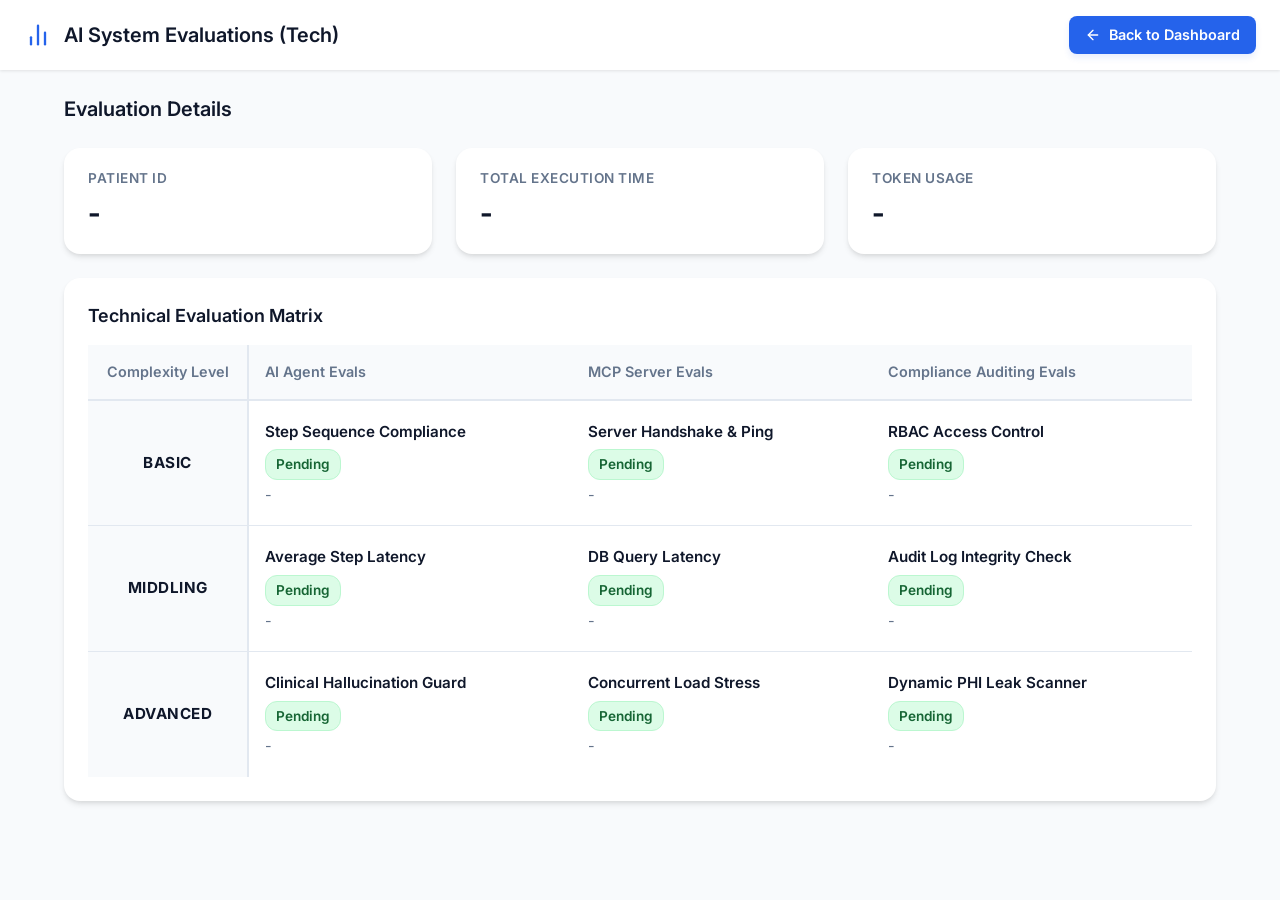
==== Healthcare_Discharge_System/web_dashboard/evaluations.html @ 2b195665 "Update project files and add evaluation features" ====
<!DOCTYPE html>
<html lang="en">

<head>
    <meta charset="UTF-8">
    <meta name="viewport" content="width=device-width, initial-scale=1.0">
    <title>AI System Evaluations (Tech)</title>
    <link href="https://fonts.googleapis.com/css2?family=Inter:wght@400;500;600;700&display=swap" rel="stylesheet">
    <link rel="stylesheet" href="style.css">
</head>

<body>
    <header class="app-header" style="display: flex; justify-content: space-between; align-items: center;">
        <div class="logo">
            <svg xmlns="http://www.w3.org/2000/svg" width="28" height="28" viewBox="0 0 24 24" fill="none"
                stroke="currentColor" stroke-width="2" stroke-linecap="round" stroke-linejoin="round">
                <line x1="18" y1="20" x2="18" y2="10"></line>
                <line x1="12" y1="20" x2="12" y2="4"></line>
                <line x1="6" y1="20" x2="6" y2="14"></line>
            </svg>
            <h1>AI System Evaluations (Tech)</h1>
        </div>
        <div>
            <a href="index.html" class="evals-btn" style="text-decoration: none; padding: 8px 16px; font-size: 0.9rem;">
                <svg xmlns="http://www.w3.org/2000/svg" width="16" height="16" viewBox="0 0 24 24" fill="none"
                    stroke="currentColor" stroke-width="2" stroke-linecap="round" stroke-linejoin="round">
                    <line x1="19" y1="12" x2="5" y2="12"></line>
                    <polyline points="12 19 5 12 12 5"></polyline>
                </svg>
                Back to Dashboard
            </a>
        </div>
    </header>

    <main class="eval-dashboard">
        <div class="eval-header-row">
            <div>
                <h2 style="margin: 0; font-size: 1.25rem; color: var(--text-main);">Evaluation Details</h2>
            </div>
            <div style="font-size: 0.9rem; color: var(--text-muted); font-weight: 500;" id="lastUpdated">
                <!-- Timestamp -->
            </div>
        </div>

        <!-- Stats Strip -->
        <div class="eval-stats-strip">
            <div class="eval-stat-card">
                <label>Patient ID</label>
                <span id="stat-patient-id">-</span>
            </div>
            <div class="eval-stat-card">
                <label>Total Execution Time</label>
                <span id="stat-exec-time">-</span>
            </div>
            <div class="eval-stat-card">
                <label>Token Usage</label>
                <span id="stat-tokens">-</span>
            </div>
        </div>

        <!-- 3x3 Evaluation Matrix -->
        <div class="eval-table-card">
            <h2>Technical Evaluation Matrix</h2>
            <table class="eval-table">
                <thead>
                    <tr>
                        <th style="width: 160px; border-right: 2px solid var(--border-color); text-align: center;">
                            Complexity Level</th>
                        <th>AI Agent Evals</th>
                        <th>MCP Server Evals</th>
                        <th>Compliance Auditing Evals</th>
                    </tr>
                </thead>
                <tbody>
                    <!-- Basic Row -->
                    <tr>
                        <td class="row-header">Basic</td>
                        <td>
                            <div class="eval-cell" id="agent-basic">
                                <div class="eval-cell-title" id="agent-basic-name">Step Sequence Compliance</div>
                                <span class="eval-cell-badge badge-pass" id="agent-basic-badge">Pending</span>
                                <div class="eval-cell-result" id="agent-basic-result">-</div>
                            </div>
                        </td>
                        <td>
                            <div class="eval-cell" id="mcp-basic">
                                <div class="eval-cell-title" id="mcp-basic-name">Server Handshake & Ping</div>
                                <span class="eval-cell-badge badge-pass" id="mcp-basic-badge">Pending</span>
                                <div class="eval-cell-result" id="mcp-basic-result">-</div>
                            </div>
                        </td>
                        <td>
                            <div class="eval-cell" id="compliance-basic">
                                <div class="eval-cell-title" id="compliance-basic-name">RBAC Access Control</div>
                                <span class="eval-cell-badge badge-pass" id="compliance-basic-badge">Pending</span>
                                <div class="eval-cell-result" id="compliance-basic-result">-</div>
                            </div>
                        </td>
                    </tr>

                    <!-- Middling Row -->
                    <tr>
                        <td class="row-header">Middling</td>
                        <td>
                            <div class="eval-cell" id="agent-middling">
                                <div class="eval-cell-title" id="agent-middling-name">Average Step Latency</div>
                                <span class="eval-cell-badge badge-pass" id="agent-middling-badge">Pending</span>
                                <div class="eval-cell-result" id="agent-middling-result">-</div>
                            </div>
                        </td>
                        <td>
                            <div class="eval-cell" id="mcp-middling">
                                <div class="eval-cell-title" id="mcp-middling-name">DB Query Latency</div>
                                <span class="eval-cell-badge badge-pass" id="mcp-middling-badge">Pending</span>
                                <div class="eval-cell-result" id="mcp-middling-result">-</div>
                            </div>
                        </td>
                        <td>
                            <div class="eval-cell" id="compliance-middling">
                                <div class="eval-cell-title" id="compliance-middling-name">Audit Log Integrity Check
                                </div>
                                <span class="eval-cell-badge badge-pass" id="compliance-middling-badge">Pending</span>
                                <div class="eval-cell-result" id="compliance-middling-result">-</div>
                            </div>
                        </td>
                    </tr>

                    <!-- Advanced Row -->
                    <tr>
                        <td class="row-header">Advanced</td>
                        <td>
                            <div class="eval-cell" id="agent-advanced">
                                <div class="eval-cell-title" id="agent-advanced-name">Clinical Hallucination Guard</div>
                                <span class="eval-cell-badge badge-pass" id="agent-advanced-badge">Pending</span>
                                <div class="eval-cell-result" id="agent-advanced-result">-</div>
                            </div>
                        </td>
                        <td>
                            <div class="eval-cell" id="mcp-advanced">
                                <div class="eval-cell-title" id="mcp-advanced-name">Concurrent Load Stress</div>
                                <span class="eval-cell-badge badge-pass" id="mcp-advanced-badge">Pending</span>
                                <div class="eval-cell-result" id="mcp-advanced-result">-</div>
                            </div>
                        </td>
                        <td>
                            <div class="eval-cell" id="compliance-advanced">
                                <div class="eval-cell-title" id="compliance-advanced-name">Dynamic PHI Leak Scanner
                                </div>
                                <span class="eval-cell-badge badge-pass" id="compliance-advanced-badge">Pending</span>
                                <div class="eval-cell-result" id="compliance-advanced-result">-</div>
                            </div>
                        </td>
                    </tr>
                </tbody>
            </table>
        </div>
    </main>

    <script src="evaluations.js"></script>
</body>

</html>
---- Healthcare_Discharge_System/web_dashboard/style.css ----
:root {
    --primary: #2563EB;
    --primary-hover: #1D4ED8;
    --success: #22C55E;
    --success-light: #DCFCE7;
    --warning: #F59E0B;
    --bg-color: #F8FAFC;
    --card-bg: #FFFFFF;
    --text-main: #0F172A;
    --text-muted: #64748B;
    --border-color: #E2E8F0;
    --radius: 16px;
    --radius-sm: 8px;
    --shadow: 0 4px 6px -1px rgba(0, 0, 0, 0.1), 0 2px 4px -1px rgba(0, 0, 0, 0.06);
    --shadow-hover: 0 10px 15px -3px rgba(0, 0, 0, 0.1), 0 4px 6px -2px rgba(0, 0, 0, 0.05);
}

* {
    box-sizing: border-box;
    margin: 0;
    padding: 0;
}

body {
    font-family: 'Inter', -apple-system, BlinkMacSystemFont, "Segoe UI", Roboto, sans-serif;
    background-color: var(--bg-color);
    color: var(--text-main);
    line-height: 1.5;
    height: 100vh;
    display: flex;
    flex-direction: column;
}

.mt-4 {
    margin-top: 1rem;
}

/* Header */
.app-header {
    background-color: var(--card-bg);
    padding: 16px 24px;
    box-shadow: 0 1px 3px 0 rgba(0, 0, 0, 0.1);
    z-index: 10;
}

.logo {
    display: flex;
    align-items: center;
    gap: 12px;
    color: var(--primary);
}

.logo h1 {
    font-size: 1.25rem;
    font-weight: 600;
    color: var(--text-main);
}

/* Layout */
.dashboard-grid {
    display: grid;
    grid-template-columns: 300px 2.5fr 320px;
    gap: 24px;
    padding: 24px;
    flex: 1;
    overflow: hidden;
}

.panel {
    display: flex;
    flex-direction: column;
    gap: 24px;
    overflow-y: auto;
}

.card {
    background-color: var(--card-bg);
    border-radius: var(--radius);
    padding: 24px;
    box-shadow: var(--shadow);
    transition: box-shadow 0.2s ease, transform 0.2s ease;
    flex-shrink: 0;
}

.card:hover {
    box-shadow: var(--shadow-hover);
}

h2 {
    font-size: 1.125rem;
    font-weight: 600;
    margin-bottom: 16px;
    color: var(--text-main);
}

/* Patient Search */
.search-box {
    display: flex;
    gap: 8px;
    margin-bottom: 16px;
}

.search-box input {
    flex: 1;
    padding: 10px 14px;
    border: 1px solid var(--border-color);
    border-radius: var(--radius-sm);
    font-size: 0.875rem;
    outline: none;
    transition: border-color 0.2s ease;
}

.search-box input:focus {
    border-color: var(--primary);
}

.search-box button {
    background-color: var(--primary);
    color: white;
    border: none;
    padding: 10px;
    border-radius: var(--radius-sm);
    cursor: pointer;
    display: flex;
    align-items: center;
    justify-content: center;
    transition: background-color 0.2s ease;
}

.search-box button:hover {
    background-color: var(--primary-hover);
}

.patient-list {
    display: flex;
    flex-direction: column;
    gap: 8px;
    max-height: 510px;
    overflow-y: auto;
    padding-right: 4px;
    /* for scrollbar */
}

/* Custom Scrollbar for patient list */
.patient-list::-webkit-scrollbar {
    width: 6px;
}

.patient-list::-webkit-scrollbar-track {
    background: transparent;
}

.patient-list::-webkit-scrollbar-thumb {
    background: #CBD5E1;
    border-radius: 4px;
}

.patient-list::-webkit-scrollbar-thumb:hover {
    background: #94A3B8;
}

.patient-row {
    padding: 12px;
    border: 1px solid var(--border-color);
    border-radius: var(--radius-sm);
    cursor: pointer;
    transition: all 0.2s ease;
}

.patient-row:hover {
    background-color: #F1F5F9;
}

.patient-row.selected {
    background-color: var(--primary);
    color: white;
    border-color: var(--primary);
}

.patient-row.selected .text-muted {
    color: #E0E7FF;
}

.patient-id {
    font-size: 0.75rem;
    font-weight: 600;
    color: var(--primary);
    margin-bottom: 4px;
}

.patient-row.selected .patient-id {
    color: white;
}

.patient-name {
    font-weight: 600;
    font-size: 0.95rem;
}

.patient-details {
    font-size: 0.8rem;
    color: var(--text-muted);
    display: flex;
    gap: 12px;
    margin-top: 4px;
}

/* Notes Content */
.notes-content {
    background-color: #F8FAFC;
    border-radius: var(--radius-sm);
    padding: 16px;
    margin-bottom: 24px;
    min-height: 200px;
}

.notes-content.empty-state {
    display: flex;
    align-items: center;
    justify-content: center;
    color: var(--text-muted);
    font-style: italic;
}

.note-section {
    margin-bottom: 16px;
}

.note-section:last-child {
    margin-bottom: 0;
}

.note-section h3 {
    font-size: 0.85rem;
    color: var(--text-muted);
    text-transform: uppercase;
    letter-spacing: 0.5px;
    margin-bottom: 4px;
}

.note-section p {
    font-size: 0.95rem;
}

/* Buttons */
.primary-btn {
    width: 100%;
    background-color: var(--primary);
    color: white;
    border: none;
    padding: 14px;
    border-radius: var(--radius-sm);
    font-weight: 600;
    font-size: 1rem;
    cursor: pointer;
    transition: all 0.2s ease;
}

.primary-btn:hover:not(:disabled) {
    background-color: var(--primary-hover);
    transform: translateY(-1px);
    box-shadow: 0 4px 6px rgba(37, 99, 235, 0.2);
}

.primary-btn:disabled {
    background-color: #94A3B8;
    cursor: not-allowed;
    opacity: 0.7;
}

.secondary-btn {
    width: 100%;
    background-color: white;
    color: var(--text-main);
    border: 1px solid var(--border-color);
    padding: 12px;
    border-radius: var(--radius-sm);
    font-weight: 600;
    font-size: 0.95rem;
    cursor: pointer;
    display: flex;
    align-items: center;
    justify-content: center;
    gap: 8px;
    transition: all 0.2s ease;
}

.secondary-btn:hover {
    background-color: #F1F5F9;
}

/* Progress bar */
.progress-container {
    position: sticky;
    top: 0;
    background: white;
    padding-bottom: 15px;
    z-index: 5;
}

.progress-bar-bg {
    height: 12px;
    background-color: #E2E8F0;
    border-radius: 6px;
    overflow: hidden;
    margin-bottom: 8px;
}

.progress-bar-fill {
    height: 100%;
    width: 0%;
    background-color: var(--primary);
    border-radius: 6px;
    transition: width 0.5s cubic-bezier(0.4, 0, 0.2, 1);
}

#progressText {
    font-size: 0.875rem;
    font-weight: 600;
    color: var(--primary);
    float: right;
}

/* Steps List */
.steps-list {
    display: flex;
    flex-direction: column;
    gap: 12px;
}

.step-item {
    display: flex;
    align-items: flex-start;
    gap: 15px;
    padding: 16px;
    border-radius: 10px;
    background: #fff;
    border-left: 5px solid #2563EB;
    margin-bottom: 12px;
}

.step-item.active {
    opacity: 1;
    background-color: white;
    border: 1px solid var(--border-color);
    box-shadow: 0 1px 2px rgba(0, 0, 0, 0.05);
}

.step-item.completed {
    border-left: 5px solid #22C55E;
    background: #F0FDF4;
}

.step-item.failed {
    border-left: 5px solid #EF4444;
    background: #FEF2F2;
}

.step-icon {
    width: 24px;
    height: 24px;
    display: flex;
    align-items: center;
    justify-content: center;
}

.step-icon svg {
    width: 18px;
    height: 18px;
}

.step-icon.pending svg {
    color: var(--text-muted);
}

.step-icon.active .spinner {
    animation: spin 1s linear infinite;
    color: var(--primary);
}

.step-icon.completed svg {
    color: var(--success);
}

.step-name {
    flex: 1;
    font-size: 0.9rem;
    font-weight: 500;
}

.step-time {
    font-size: 0.75rem;
    color: var(--text-muted);
}

@keyframes spin {
    from {
        transform: rotate(0deg);
    }

    to {
        transform: rotate(360deg);
    }
}

/* Status Module list */
.module-status-list {
    list-style: none;
    display: flex;
    flex-direction: column;
    gap: 16px;
}

.module-item {
    display: flex;
    align-items: center;
    gap: 12px;
    font-size: 1rem;
    font-weight: 500;
    color: var(--text-muted);
    transition: all 0.3s ease;
}

.module-item.completed {
    color: var(--text-main);
}

.status-indicator {
    width: 20px;
    height: 20px;
    border-radius: 50%;
    border: 2px solid var(--border-color);
    display: flex;
    align-items: center;
    justify-content: center;
    transition: all 0.3s ease;
}

.module-item.completed .status-indicator {
    background-color: var(--success);
    border-color: var(--success);
}

.module-item.completed .status-indicator::after {
    content: '';
    width: 5px;
    height: 10px;
    border: solid white;
    border-width: 0 2px 2px 0;
    transform: rotate(45deg);
    margin-bottom: 2px;
}

/* Success Card */
.success-card {
    background-color: var(--success-light);
    border: 1px solid #BBF7D0;
    text-align: center;
    padding: 32px 24px;
}

.success-icon-large {
    width: 64px;
    height: 64px;
    background-color: var(--success);
    border-radius: 50%;
    display: flex;
    align-items: center;
    justify-content: center;
    margin: 0 auto 16px;
    box-shadow: 0 4px 10px rgba(34, 197, 94, 0.3);
}

.success-card h2 {
    color: #166534;
    margin-bottom: 8px;
}

.success-card p {
    color: #15803D;
}

/* Invoice Details */
.invoice-details {
    background-color: #F8FAFC;
    padding: 16px;
    border-radius: var(--radius-sm);
}

.invoice-row {
    display: flex;
    justify-content: space-between;
    margin-bottom: 8px;
    font-size: 0.9rem;
}

.invoice-row.total {
    margin-top: 12px;
    padding-top: 12px;
    border-top: 1px dashed var(--border-color);
    font-weight: 600;
    font-size: 1.1rem;
}

/* Modal */
.modal {
    position: fixed;
    inset: 0;
    background-color: rgba(0, 0, 0, 0.5);
    z-index: 50;
    display: flex;
    align-items: center;
    justify-content: center;
    backdrop-filter: blur(4px);
}

.modal-content {
    background-color: white;
    border-radius: var(--radius);
    width: 100%;
    max-width: 900px;
    /* Increased for A4 invoice */
    max-height: 90vh;
    overflow-y: auto;
    box-shadow: 0 20px 25px -5px rgba(0, 0, 0, 0.1), 0 10px 10px -5px rgba(0, 0, 0, 0.04);
}

.modal-header {
    display: flex;
    justify-content: space-between;
    align-items: center;
    padding: 20px 24px;
    border-bottom: 1px solid var(--border-color);
}

.modal-header h2 {
    margin: 0;
}

.close-btn {
    background: none;
    border: none;
    font-size: 1.5rem;
    cursor: pointer;
    color: var(--text-muted);
}

.invoice-preview {
    padding: 24px;
}

.invoice-preview-header {
    display: flex;
    justify-content: space-between;
    align-items: flex-start;
    border-bottom: 2px solid var(--border-color);
    padding-bottom: 24px;
    margin-bottom: 24px;
}

.invoice-preview-header img {
    height: 40px;
    margin-bottom: 12px;
}

.center-panel {
    overflow-y: auto;
    overflow-x: hidden;
}

#processingCard {
    position: sticky;
    top: 0;
}

#stepsList {
    height: 420px;
    overflow-y: auto;
}

.invoice-meta {
    text-align: right;
    color: var(--text-muted);
    font-size: 0.85rem;
}

.invoice-table {
    width: 100%;
    border-collapse: collapse;
    margin-bottom: 24px;
}

.invoice-table th,
.invoice-table td {
    padding: 12px;
    text-align: left;
    border-bottom: 1px solid var(--border-color);
}

.invoice-table th {
    font-weight: 600;
    color: var(--text-muted);
}

.invoice-table td.amount {
    text-align: right;
}

.invoice-table th.amount {
    text-align: right;
}

.modal-actions {
    padding: 20px 24px;
    border-top: 1px solid var(--border-color);
    display: flex;
    justify-content: flex-end;
}

.modal-actions button {
    width: auto;
    padding: 10px 24px;
}

.hover-lift {
    transition: transform 0.2s ease, box-shadow 0.2s ease, border-color 0.2s ease;
}

.hover-lift:hover {
    transform: translateY(-2px);
    box-shadow: var(--shadow-hover);
}

@keyframes server-pulse {
    0% {
        border-color: var(--border-color);
        box-shadow: 0 0 0px transparent;
        transform: scale(1);
    }

    50% {
        border-color: var(--primary);
        box-shadow: 0 0 15px rgba(37, 99, 235, 0.4);
        transform: scale(1.02);
    }

    100% {
        border-color: var(--border-color);
        box-shadow: 0 0 0px transparent;
        transform: scale(1);
    }
}

.server-active {
    animation: server-pulse 1.2s infinite ease-in-out;
    border-color: var(--primary) !important;
}

.server-active .server-indicator {
    background-color: var(--warning) !important;
    box-shadow: 0 0 8px var(--warning);
}

/* Utilities */
.hidden {
    display: none !important;
}

/* Animations */
.fade-in {
    animation: fadeIn 0.4s ease forwards;
}

.slide-up {
    animation: slideUp 0.5s cubic-bezier(0.16, 1, 0.3, 1) forwards;
}

@keyframes fadeIn {
    from {
        opacity: 0;
    }

    to {
        opacity: 1;
    }
}

@keyframes slideUp {
    from {
        opacity: 0;
        transform: translateY(20px);
    }

    to {
        opacity: 1;
        transform: translateY(0);
    }
}

/* Footer & Go to Evals Button */
.app-footer {
    background-color: var(--card-bg);
    padding: 16px 24px;
    box-shadow: 0 -1px 3px 0 rgba(0, 0, 0, 0.1);
    display: flex;
    justify-content: center;
    align-items: center;
    z-index: 10;
    flex-shrink: 0;
}

.evals-btn {
    background-color: var(--primary);
    color: white;
    border: none;
    padding: 12px 24px;
    border-radius: var(--radius-sm);
    font-weight: 600;
    font-size: 0.95rem;
    cursor: pointer;
    transition: all 0.2s ease;
    display: inline-flex;
    align-items: center;
    gap: 8px;
    box-shadow: 0 4px 6px rgba(37, 99, 235, 0.1);
}

.evals-btn:hover {
    background-color: var(--primary-hover);
    transform: translateY(-1px);
    box-shadow: 0 6px 12px rgba(37, 99, 235, 0.2);
}

/* Evaluations Page Styling */
.eval-dashboard {
    flex: 1;
    overflow-y: auto;
    padding: 24px;
    display: flex;
    flex-direction: column;
    gap: 24px;
    max-width: 1200px;
    margin: 0 auto;
    width: 100%;
}

.eval-header-row {
    display: flex;
    justify-content: space-between;
    align-items: center;
}

.eval-stats-strip {
    display: grid;
    grid-template-columns: repeat(3, 1fr);
    gap: 24px;
    width: 100%;
}

.eval-stat-card {
    background: white;
    border-radius: var(--radius);
    padding: 20px 24px;
    box-shadow: var(--shadow);
    display: flex;
    flex-direction: column;
    gap: 4px;
}

.eval-stat-card label {
    font-size: 0.85rem;
    color: var(--text-muted);
    font-weight: 600;
    text-transform: uppercase;
    letter-spacing: 0.5px;
}

.eval-stat-card span {
    font-size: 1.75rem;
    font-weight: 700;
    color: var(--text-main);
}

.eval-table-card {
    background: white;
    border-radius: var(--radius);
    padding: 24px;
    box-shadow: var(--shadow);
}

.eval-table {
    width: 100%;
    border-collapse: collapse;
    margin-top: 16px;
}

.eval-table th {
    background: #F8FAFC;
    color: var(--text-muted);
    font-weight: 600;
    font-size: 0.9rem;
    padding: 16px;
    text-align: left;
    border-bottom: 2px solid var(--border-color);
}

.eval-table td {
    padding: 20px 16px;
    border-bottom: 1px solid var(--border-color);
    font-size: 0.95rem;
    vertical-align: top;
}

.eval-table tr:last-child td {
    border-bottom: none;
}

.row-header {
    font-weight: 700;
    color: var(--text-main);
    background: #F8FAFC;
    width: 160px;
    text-transform: uppercase;
    font-size: 0.85rem;
    letter-spacing: 0.5px;
    vertical-align: middle !important;
    text-align: center;
    border-right: 2px solid var(--border-color);
}

.eval-cell {
    transition: all 0.3s ease;
    border-radius: var(--radius-sm);
}

.eval-cell-title {
    font-weight: 600;
    color: var(--text-main);
    margin-bottom: 6px;
}

.eval-cell-badge {
    display: inline-flex;
    align-items: center;
    gap: 6px;
    padding: 4px 10px;
    border-radius: 12px;
    font-size: 0.85rem;
    font-weight: 600;
}

.badge-pass {
    background-color: #DCFCE7;
    color: #166534;
    border: 1px solid #BBF7D0;
}

.badge-warning {
    background-color: #FEF3C7;
    color: #92400E;
    border: 1px solid #FDE68A;
}

.badge-failed {
    background-color: #FEE2E2;
    color: #991B1B;
    border: 1px solid #FCA5A5;
}

.eval-cell-result {
    font-size: 0.9rem;
    color: var(--text-muted);
    margin-top: 4px;
}

.eval-select-container {
    display: flex;
    align-items: center;
    gap: 12px;
}

.eval-select {
    padding: 10px 16px;
    border-radius: var(--radius-sm);
    border: 1px solid var(--border-color);
    background: white;
    font-family: inherit;
    font-size: 0.95rem;
    color: var(--text-main);
    cursor: pointer;
    font-weight: 500;
    outline: none;
    transition: border-color 0.2s;
}

.eval-select:focus {
    border-color: var(--primary);
}
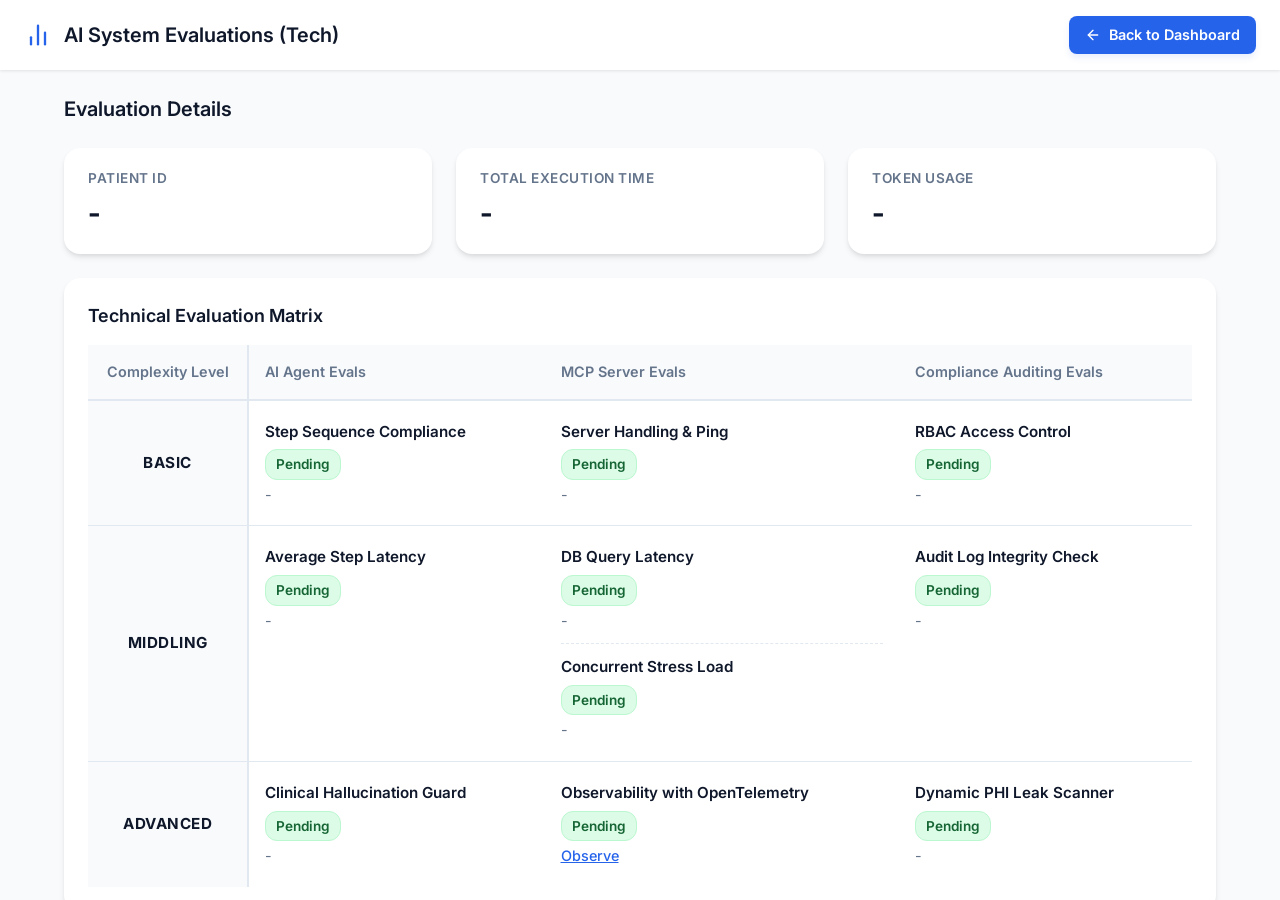
==== commit 71099c37: "Add OpenTelemetry live observability and update evaluations dashboard" ====
--- a/Healthcare_Discharge_System/web_dashboard/evaluations.html
+++ b/Healthcare_Discharge_System/web_dashboard/evaluations.html
@@ -84,7 +84,7 @@
                         </td>
                         <td>
                             <div class="eval-cell" id="mcp-basic">
-                                <div class="eval-cell-title" id="mcp-basic-name">Server Handshake & Ping</div>
+                                <div class="eval-cell-title" id="mcp-basic-name">Server Handling & Ping</div>
                                 <span class="eval-cell-badge badge-pass" id="mcp-basic-badge">Pending</span>
                                 <div class="eval-cell-result" id="mcp-basic-result">-</div>
                             </div>
@@ -113,6 +113,12 @@
                                 <div class="eval-cell-title" id="mcp-middling-name">DB Query Latency</div>
                                 <span class="eval-cell-badge badge-pass" id="mcp-middling-badge">Pending</span>
                                 <div class="eval-cell-result" id="mcp-middling-result">-</div>
+
+                                <div style="margin-top: 12px; border-top: 1px dashed var(--border-color); padding-top: 12px;" id="mcp-stress-container">
+                                    <div class="eval-cell-title" id="mcp-stress-name">Concurrent Stress Load</div>
+                                    <span class="eval-cell-badge badge-pass" id="mcp-stress-badge">Pending</span>
+                                    <div class="eval-cell-result" id="mcp-stress-result">-</div>
+                                </div>
                             </div>
                         </td>
                         <td>
@@ -137,9 +143,11 @@
                         </td>
                         <td>
                             <div class="eval-cell" id="mcp-advanced">
-                                <div class="eval-cell-title" id="mcp-advanced-name">Concurrent Load Stress</div>
+                                <div class="eval-cell-title" id="mcp-advanced-name">Observability with OpenTelemetry</div>
                                 <span class="eval-cell-badge badge-pass" id="mcp-advanced-badge">Pending</span>
-                                <div class="eval-cell-result" id="mcp-advanced-result">-</div>
+                                <div class="eval-cell-result" id="mcp-advanced-result">
+                                    <a href="#" id="observe-link" target="_blank" style="color: var(--primary); text-decoration: underline; font-weight: 500;">Observe</a>
+                                </div>
                             </div>
                         </td>
                         <td>
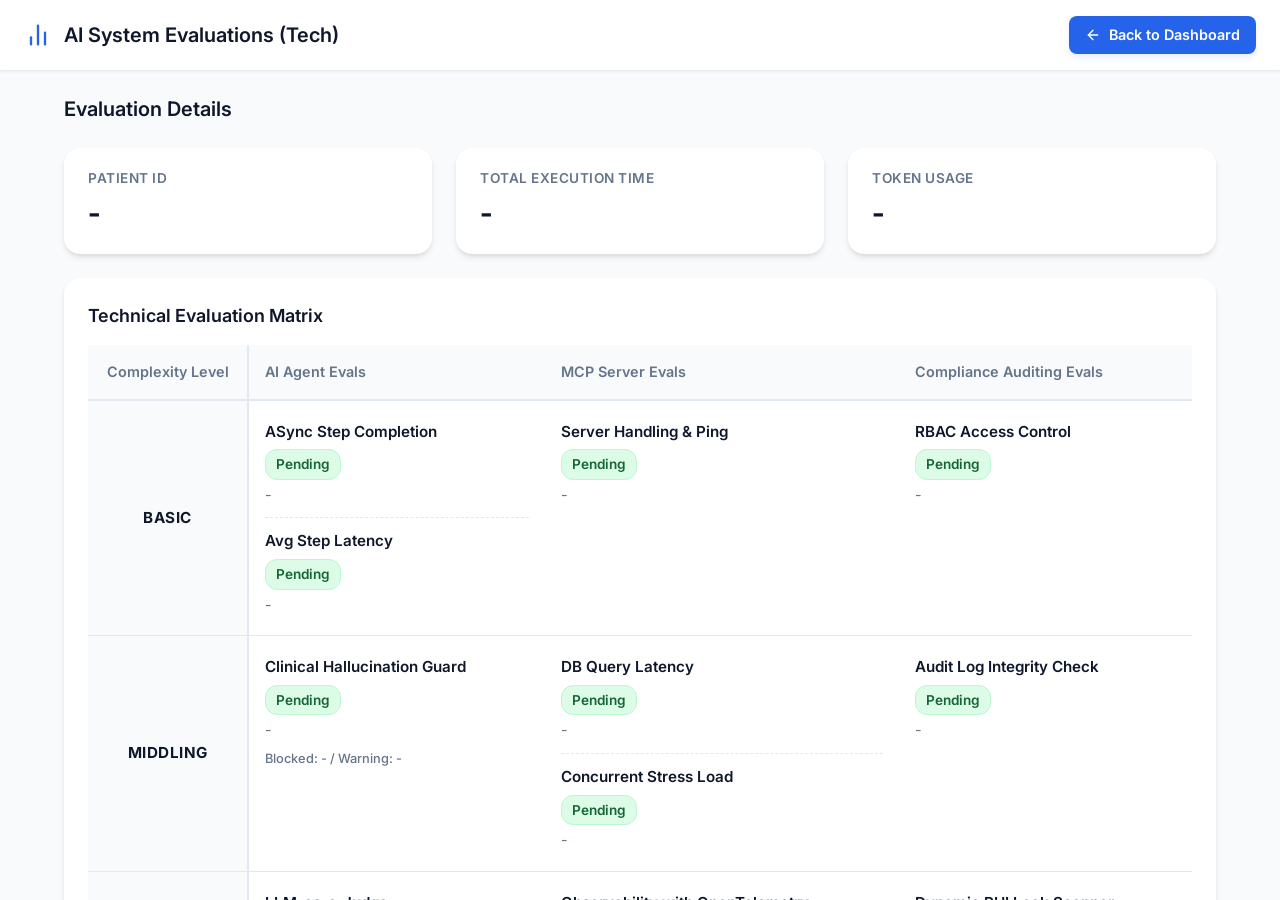
==== commit 6e402cfd: "feat: Add streaming LLM-as-a-Judge and UI updates for discharge system evaluations" ====
--- a/Healthcare_Discharge_System/web_dashboard/evaluations.html
+++ b/Healthcare_Discharge_System/web_dashboard/evaluations.html
@@ -76,10 +76,17 @@
                     <tr>
                         <td class="row-header">Basic</td>
                         <td>
-                            <div class="eval-cell" id="agent-basic">
-                                <div class="eval-cell-title" id="agent-basic-name">Step Sequence Compliance</div>
-                                <span class="eval-cell-badge badge-pass" id="agent-basic-badge">Pending</span>
-                                <div class="eval-cell-result" id="agent-basic-result">-</div>
+                            <div class="eval-cell" id="agent-basic-container">
+                                <div class="eval-cell" id="agent-basic" style="border: none; padding: 0; box-shadow: none;">
+                                    <div class="eval-cell-title" id="agent-basic-name">ASync Step Completion</div>
+                                    <span class="eval-cell-badge badge-pass" id="agent-basic-badge">Pending</span>
+                                    <div class="eval-cell-result" id="agent-basic-result">-</div>
+                                </div>
+                                <div style="margin-top: 12px; border-top: 1px dashed var(--border-color); padding-top: 12px;" id="agent-latency-container">
+                                    <div class="eval-cell-title" id="agent-latency-name">Avg Step Latency</div>
+                                    <span class="eval-cell-badge badge-pass" id="agent-latency-badge">Pending</span>
+                                    <div class="eval-cell-result" id="agent-latency-result">-</div>
+                                </div>
                             </div>
                         </td>
                         <td>
@@ -103,9 +110,12 @@
                         <td class="row-header">Middling</td>
                         <td>
                             <div class="eval-cell" id="agent-middling">
-                                <div class="eval-cell-title" id="agent-middling-name">Average Step Latency</div>
+                                <div class="eval-cell-title" id="agent-middling-name">Clinical Hallucination Guard</div>
                                 <span class="eval-cell-badge badge-pass" id="agent-middling-badge">Pending</span>
                                 <div class="eval-cell-result" id="agent-middling-result">-</div>
+                                <div class="eval-cell-detail" id="agent-middling-detail" style="margin-top: 8px; font-size: 0.8rem; color: var(--text-muted); font-weight: 500;">
+                                    Blocked: - / Warning: -
+                                </div>
                             </div>
                         </td>
                         <td>
@@ -136,9 +146,11 @@
                         <td class="row-header">Advanced</td>
                         <td>
                             <div class="eval-cell" id="agent-advanced">
-                                <div class="eval-cell-title" id="agent-advanced-name">Clinical Hallucination Guard</div>
+                                <div class="eval-cell-title" id="agent-advanced-name">LLM-as-a-Judge</div>
                                 <span class="eval-cell-badge badge-pass" id="agent-advanced-badge">Pending</span>
-                                <div class="eval-cell-result" id="agent-advanced-result">-</div>
+                                <div class="eval-cell-result" id="agent-advanced-result">
+                                    <a href="#" id="stream-judge-link" style="color: var(--primary); text-decoration: underline; font-weight: 600;">Streamable</a>
+                                </div>
                             </div>
                         </td>
                         <td>
